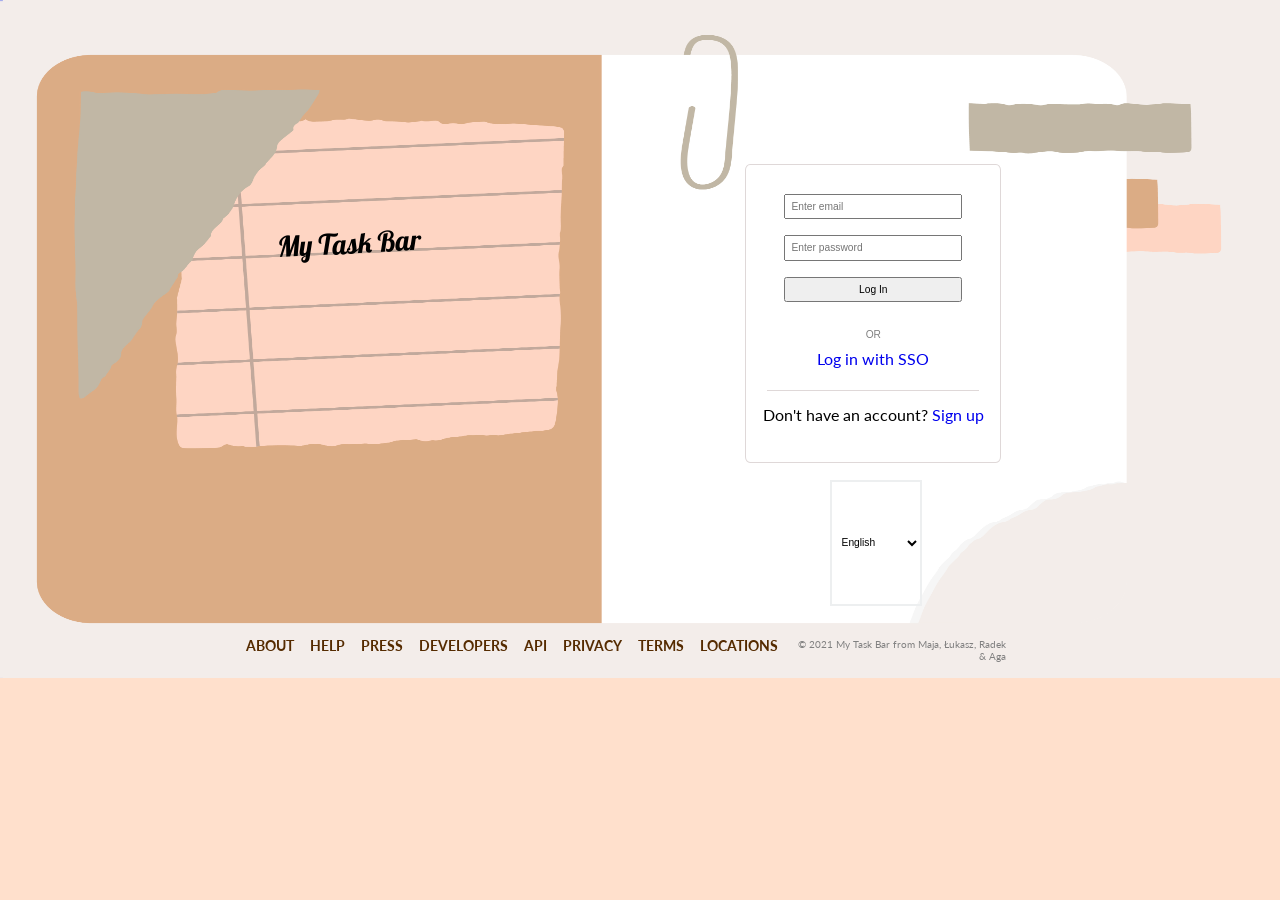
==== index.html @ 78d9e53d "media query13" ====
<!DOCTYPE html>
<html lang="en">
  <head>
    <meta charset="UTF-8" />
    <meta name="viewport" content="width=device-width, initial-scale=1.0" />
    <title>Document</title>
    <link rel="stylesheet" href="./mainNew.css" />

    <link
      href="https://fonts.googleapis.com/css2?family=Arimo&family=Pattaya&family=Ramabhadra&family=Roboto+Condensed:wght@300&family=Rochester&display=swap"
      rel="stylesheet"
    />

    <link rel="preconnect" href="https://fonts.gstatic.com" />
    <link
      href="https://fonts.googleapis.com/css2?family=Lato:wght@300&family=Lobster&display=swap"
      rel="stylesheet"
    />
  </head>
  <body class="grid-container box">
    <div class="app-name-mobile">My 5! Bar</div>
    <!-- <div class="main-img">  
      <img class="photo" src="./icons/brown/background1.png" />
    </div> -->
    <div class="app-name">My Task Bar</div>
   

    <div class="log-in-form">
      <div class="login-panel">
        <!-- <div class="log-in-title">Log in</div> -->

        <form action="#">
          <p>
            <label for="email"></label>
            <input
              type="email"
              placeholder="Enter email"
              name="email"
              class="input-design"
            />
          </p>
          <p>
            <label for="password"></label>
            <input
              type="password"
              placeholder="Enter password"
              name="password"
              class="input-design"
            />
          </p>
          <input
            type="submit"
            name="submit"
            value="Log In"
            class="login-button"
          />
        </form>
        <div class="flex-div">
          <!-- <div class="x"></div> -->
          <div class="x-or">OR</div>
          <a id="use-sso-button" data-analytics-link="loginWithSSOLink" href="#"
            >Log in with SSO</a
          >
          <div class="x"></div>
          <div class="sign-up">
            <p id="sign-up-option">
              Don't have an account?
              <a id="sign-up-option-2" href="link">Sign up</a>
            </p>
          </div>
        </div>
      </div>
      <select id="menu">
        <option class="option">English</option>
        <option class="option">Español</option>
        <option class="option">Polski</option>
        <option class="option">Ру́сский</option>
      </select>
    </div>

    <footer class="footer" id="container">
      <div class="footer-list">
        <nav class="footer-nav">
          <ul class="footer-ul">
            <li class="li-kzy1">ABOUT</li>
            <li class="li-kzy1">HELP</li>
            <li class="li-kzy1">PRESS</li>
            <li class="li-kzy3">DEVELOPERS</li>
            <li class="li-kzy1">API</li>
            <li class="li-kzy2">PRIVACY</li>
            <li class="li-kzy1">TERMS</li>
            <li class="li-kzy2">LOCATIONS</li>
            <!-- <li class="li-kzy3">LANGUAGE</li> -->
          </ul>
        </nav>
        <span class="authors">© 2021 My Task Bar from Maja, Łukasz, Radek & Aga</span>
       <span class="freepik"> <a href="http://www.freepik.com" class="freepik">Background photo designed by rawpixel.com / Freepik</a></span>
      </div>
    </footer>
  </body>
</html>
---- mainNew.css ----
* {
  box-sizing: border-box;
}

body {
  font-family: "Lato", sans-serif;
  color: black;
}

.box {
  background-image: url("./icons/brown/background1.png");
  
  background-color: #cccccc;
  background-repeat: no-repeat;
  background-size: 100vw 53vw;
  background-color: rgb(255, 224, 204);
}

.grid-container {
  display: grid;
  grid-template-columns: 1fr 1fr 1fr 1fr 1fr 1fr;
  grid-template-rows: (repeat(7, minmax(100vw, auto)));
}

.app-name {
  grid-column: 2/3;
  grid-row: 3/5;
}

.log-in-form {
  grid-column: 4/6;
  grid-row: 3/5;
}

.footer {
  grid-column: 1/8;
  grid-row: 1/8;
}

div.app-name-mobile {
  display: none;
}

div.app-name {
  font-family: "Lobster", cursive;
  font-size: 2.2vw;
  text-align: center;
  transform: rotate(-3deg);
  display: flex;
  padding-top: 104%;
  padding-left: 28%;
}
.login-panel {
  display: flex;
  flex-direction: column;
  padding-top: 3%;
  padding-bottom: 3%;
  margin: auto;
  margin-left: 25%;
  margin-top: 37%;
  justify-content: center;
  width: 20vw;
  border: 1px rgb(223, 216, 216);
  border-style: solid;
  background-color: white;
  text-align: center;
  border-radius: 1%;
  border-radius: 2%;
}

.log-in-title {
  font-weight: bold;
  padding-bottom: 4%;
  padding-top: 4%;
}

div.flex-div {
  display: flex;
  flex-direction: column;
  /* padding: 15px; */
  padding: 4%;
  justify-content: center;
}

.x .x-or {
  flex-direction: row;
  display: inline-block;
}

.x {
  border-color: rgb(223, 216, 216);
  background-color: rgb(223, 216, 216);
  height: 0.5px;
  width: auto;
  margin-top: 10px;
  margin-left: 11px;
  margin-right: 11px;
}

.x-or {
  color: grey;
  margin-top: 5px;
  padding-top: 5%;
  font-size: 14px;
  font-family: sans-serif;
}

#use-sso-button {
  text-decoration: none;
  padding-bottom: 4%;
  padding-top: 4%;
  padding-bottom: 5%;
}

input.input-design {
  width: 70%;
  height: 2vw;
  padding-left: 2%;
}

input.input-design,
input.login-button,
div.x-or {
  font-size: 0.8vw;
}
.login-button {
  width: 70%;
  height: 2vw;
}

p#sign-up-option {
  margin-top: 6%;
}

#sign-up-option-2 {
  text-decoration: none;
  padding-top: 2%;
}

select#menu {
  display: flex;
  margin-left: 45%;
  /* margin-top: 17px; */
  margin-top: 4%;
  width: 90px;
  width: 22%;
  height: 25%;
  /* font-size: 15px; */
  font-size: 0.8vw;
  background: none;
  border: 2px solid #edeff0;
  padding: 6px;
}

.footer {
  display: inline;
  /* justify-content: center; */
}

div.footer-list {
  display: flex;
  justify-content: space-between;
  margin-top: 10vw;
}

.footer-ul {
  display: flex;
  flex-direction: row;
  list-style: none;
  position: relative;
  margin-left: 3%;
  margin-right: 3%;
}

footer.footer {
  margin-left: 18%;
  margin-right: 15%
}

.li-kzy1,
.li-kzy2,
.li-kzy3 {
  width: auto;
  padding: 8px;
  font-size: 14px;
  font-family: "Lato", sans-serif;
  color: #552b00;
  font-weight: bold;
  text-align: -webkit-match-parent;
}

ul.footer-ul {
  margin: 0;
  padding: 0;
  font-weight: bold;
}

span.authors {
  display: flex;
  padding-top: 9px;
  text-align: right;
  margin-left: 1%;
  font-size: 0.8vw;
  font-family: "Lato", sans-serif;
  color: grey;
}

nav.footer-nav {
  font-weight: bold;
}

.freepik {
  text-decoration: none;
  display: flex;
  text-align: right;
  font-size: 12px;
  font-family: "Lato", sans-serif;
  color: grey;
  display: none;
}

#container{
  position: fixed;
  margin-top: 38.5%;;
  width: 60%;
}

/* MEDIA */
@media (min-width: 320px) and (max-width: 480px) {

  #container{
   margin-top: 130%;
   /* position: fixed; */
 }
 
 body {
   font-size: 3.5vw;
 }
 
 
 .box {
   background: url("./icons/brown/93977_mobile_V3x.jpg") no-repeat center center fixed;
   background-size: cover;
   /* background-size: 100% 100%; */
    display: flex;
   flex-direction: column;
   
 }
 div.app-name {
   display: none;
 }
 div.app-name-mobile {
   display: flex;
   font-family: "Lobster", cursive;
   justify-content: center;
   text-align: center;
   font-size: 30px;
   padding-bottom: 0px;
   padding-top: 3%;;
 }
 
 div.login-panel {
   width: 60%;
   /* height: 100%; */
   margin-left: 17%;
   margin-top: 30%;
   padding-top: 1%;
 }
 
 #use-sso-button {
 padding-top: 1%;
}

 p#sign-up-option, p#sign-up-option-2 {
   margin-bottom: 0;
   padding: 0;
 }



 select#menu {
 display: none;
 }
 
 div.footer-list {
   display: flex;
   justify-content: center;
   flex-direction: column;
   flex-flow: wrap;
   /* margin-top: 140px; */

   margin-right: 5%;
 }

 nav.footer-nav {
   margin-right: 30%;
   margin-left: 30%;
 }
 
 input.input-design, input.login-button {
   width: 72%;
   height: 6vw;
   /* padding-left: 2%; */
   font-size: 3.2vw;
 }
 
 span.authors {
    font-size: 2.5vw;
   padding: 1px;

  
 }
 
 .li-kzy1,
 .li-kzy2,
 .li-kzy3 {
   font-size: 2vw;
 }
 
  
 div.x-or {
   font-size: 3vw;
   padding: 0
  
 }
 
  }
 



/* 
320px — 480px: Mobile devices.
481px — 768px: iPads, Tablets.
769px — 1024px: Small screens, laptops.
1025px — 1200px: Desktops, large screens.
1201px and more — Extra large screens, TV. */
/*
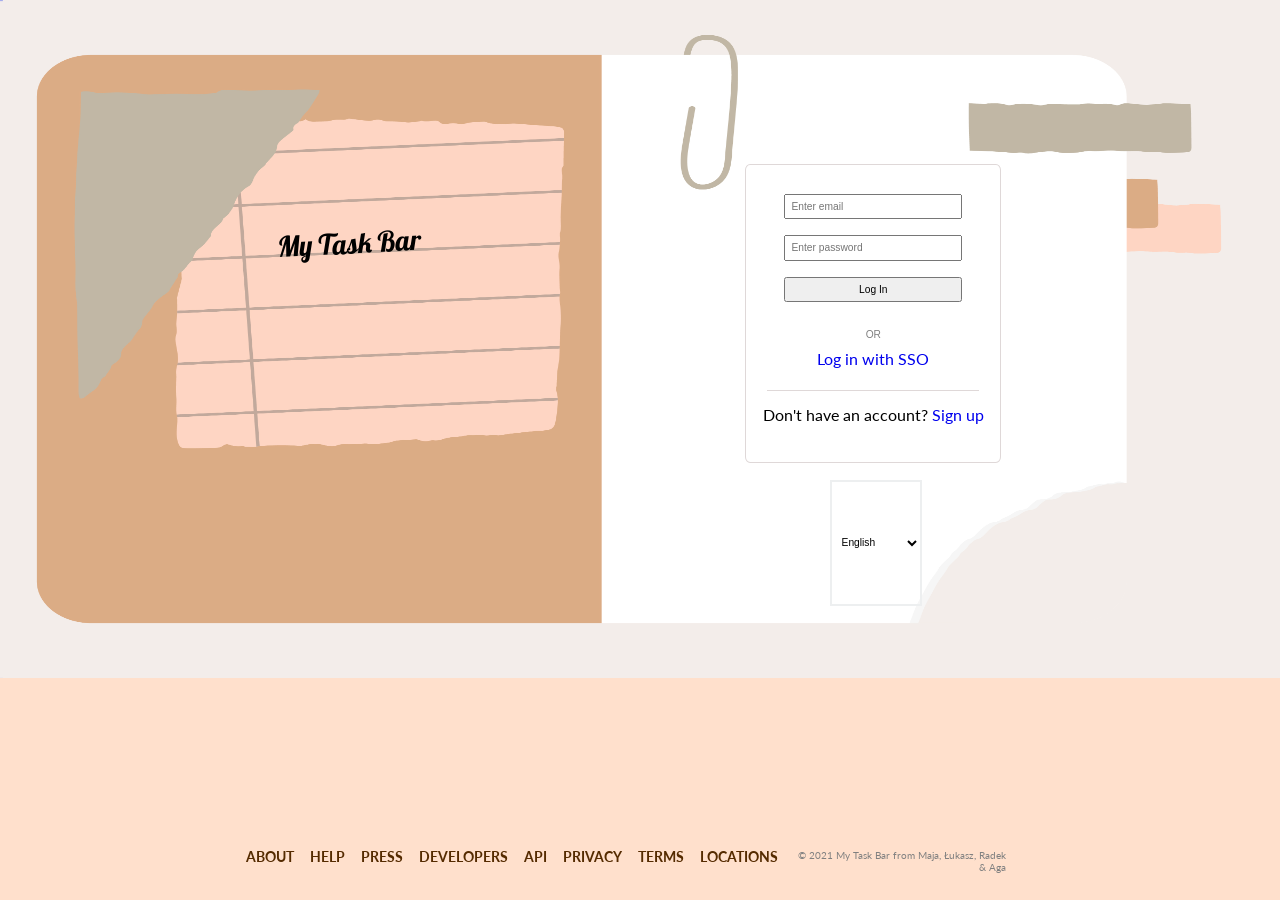
==== commit f0d589bc: "media query13" ====
--- a/index.html
+++ b/index.html
@@ -18,7 +18,7 @@
     />
   </head>
   <body class="grid-container box">
-    <div class="app-name-mobile">My 5! Bar</div>
+    <div class="app-name-mobile">My 6! Bar</div>
     <!-- <div class="main-img">  
       <img class="photo" src="./icons/brown/background1.png" />
     </div> -->
--- a/mainNew.css
+++ b/mainNew.css
@@ -221,7 +221,8 @@
 
 #container{
   position: fixed;
-  margin-top: 38.5%;;
+  /* margin-top: 38.5%;; */
+  bottom: 3%;
   width: 60%;
 }
 
@@ -230,7 +231,7 @@
 
   #container{
    margin-top: 130%;
-   /* position: fixed; */
+   position: fixed;
  }
  
  body {
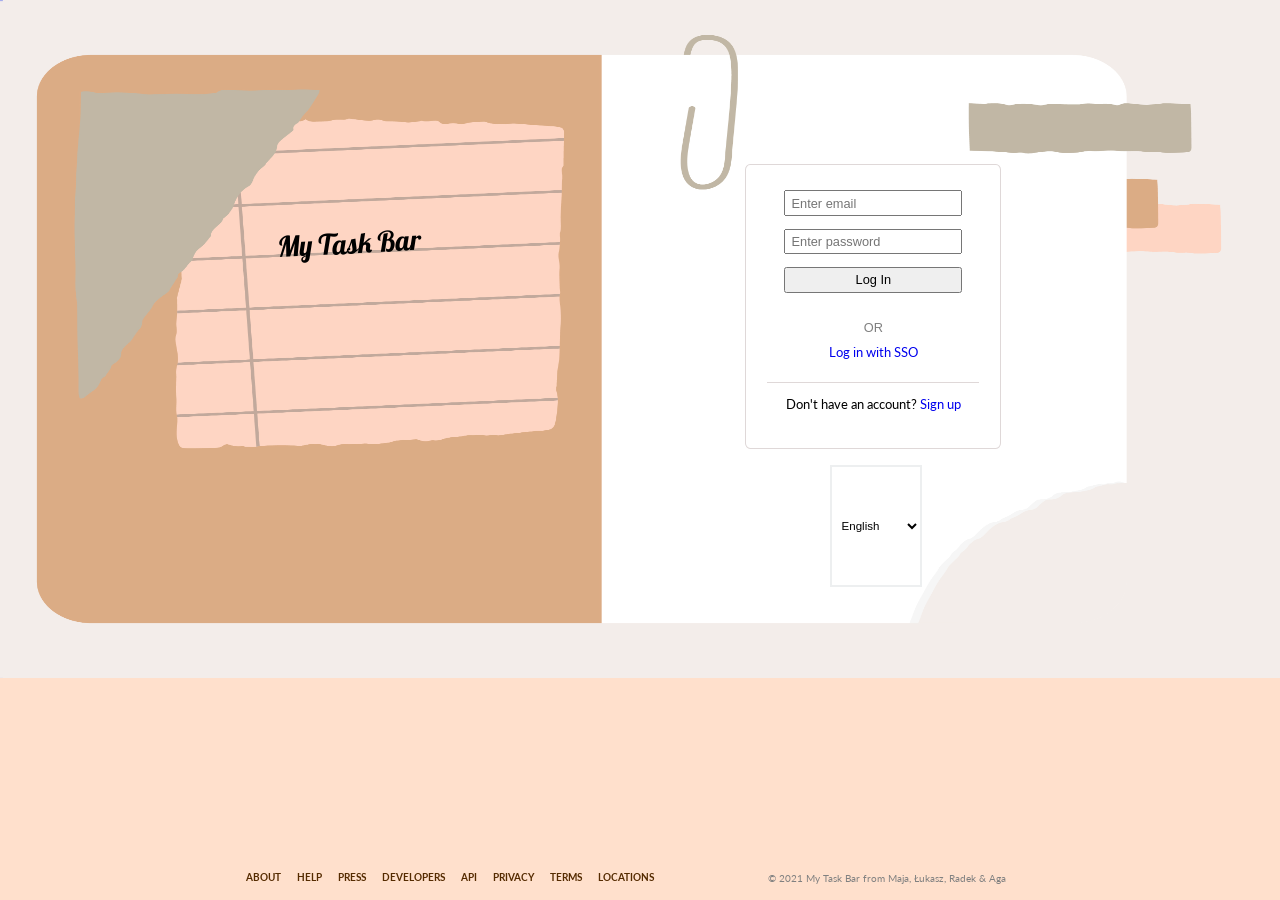
==== commit 956e2253: "media query13" ====
--- a/index.html
+++ b/index.html
@@ -18,7 +18,7 @@
     />
   </head>
   <body class="grid-container box">
-    <div class="app-name-mobile">My 6! Bar</div>
+    <div class="app-name-mobile">My 8! Bar</div>
     <!-- <div class="main-img">  
       <img class="photo" src="./icons/brown/background1.png" />
     </div> -->
--- a/mainNew.css
+++ b/mainNew.css
@@ -5,6 +5,7 @@
 body {
   font-family: "Lato", sans-serif;
   color: black;
+  font-size: 1vw;px;
 }
 
 .box {
@@ -121,7 +122,7 @@
 input.input-design,
 input.login-button,
 div.x-or {
-  font-size: 0.8vw;
+  font-size: 1vw;
 }
 .login-button {
   width: 70%;
@@ -146,7 +147,7 @@
   width: 22%;
   height: 25%;
   /* font-size: 15px; */
-  font-size: 0.8vw;
+  font-size: 0.9vw;
   background: none;
   border: 2px solid #edeff0;
   padding: 6px;
@@ -182,7 +183,7 @@
 .li-kzy3 {
   width: auto;
   padding: 8px;
-  font-size: 14px;
+  font-size: 0.8vw;
   font-family: "Lato", sans-serif;
   color: #552b00;
   font-weight: bold;
@@ -222,7 +223,7 @@
 #container{
   position: fixed;
   /* margin-top: 38.5%;; */
-  bottom: 3%;
+  bottom: 1%;
   width: 60%;
 }
 
@@ -241,8 +242,9 @@
  
  .box {
    background: url("./icons/brown/93977_mobile_V3x.jpg") no-repeat center center fixed;
-   background-size: cover;
-   /* background-size: 100% 100%; */
+   /* background-size: cover; */
+   background-size: 100% 100%;
+
     display: flex;
    flex-direction: column;
    
@@ -264,8 +266,8 @@
    width: 60%;
    /* height: 100%; */
    margin-left: 17%;
-   margin-top: 30%;
-   padding-top: 1%;
+   margin-top: 33%;
+      padding-top: 1%;
  }
  
  #use-sso-button {
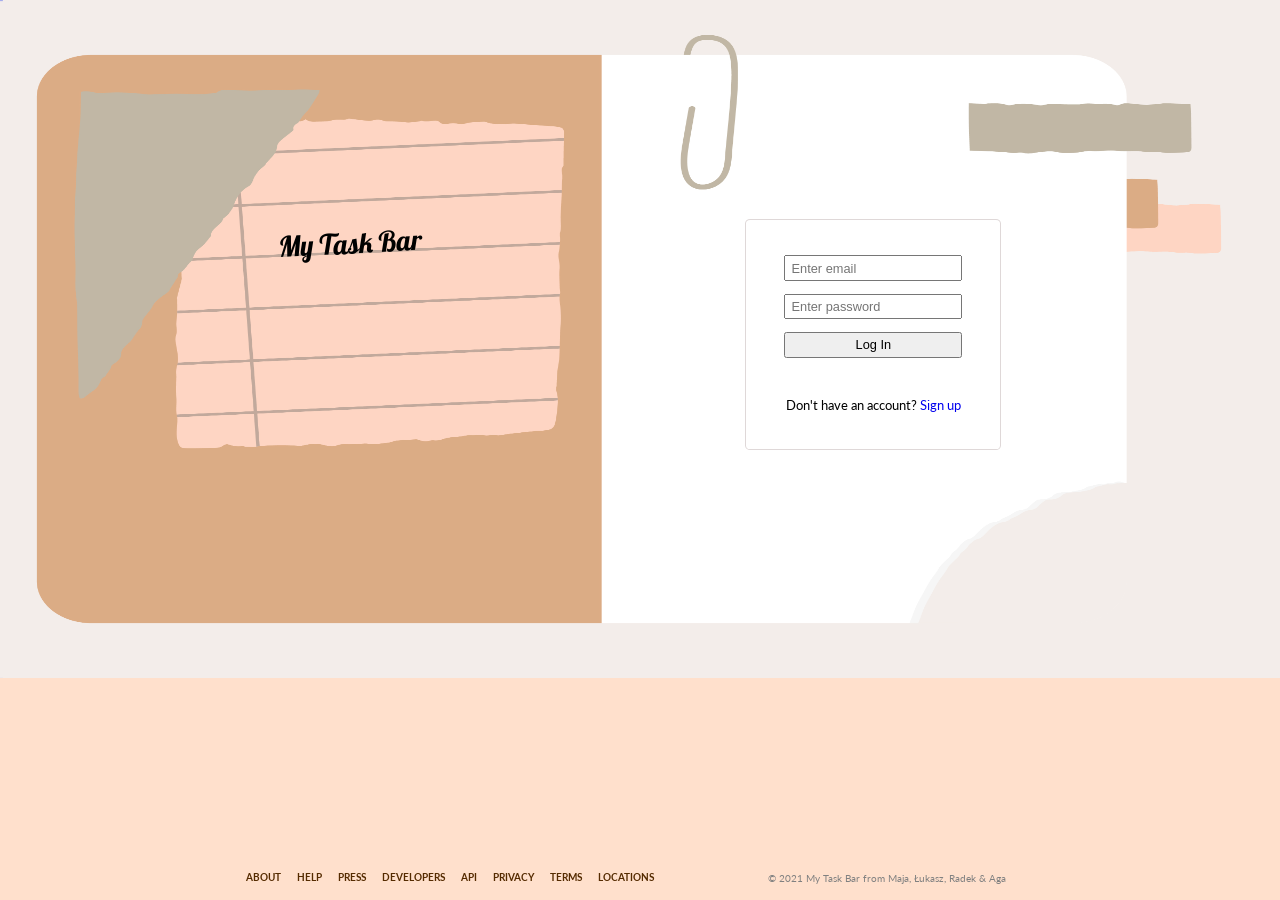
==== commit bbb55dbd: "x" ====
--- a/index.html
+++ b/index.html
@@ -18,7 +18,7 @@
     />
   </head>
   <body class="grid-container box">
-    <div class="app-name-mobile">My 8! Bar</div>
+    <div class="app-name-mobile">My Task Bar</div>
     <!-- <div class="main-img">  
       <img class="photo" src="./icons/brown/background1.png" />
     </div> -->
@@ -57,11 +57,11 @@
         </form>
         <div class="flex-div">
           <!-- <div class="x"></div> -->
-          <div class="x-or">OR</div>
+          <!-- <div class="x-or">OR</div>
           <a id="use-sso-button" data-analytics-link="loginWithSSOLink" href="#"
             >Log in with SSO</a
           >
-          <div class="x"></div>
+          <div class="x"></div> -->
           <div class="sign-up">
             <p id="sign-up-option">
               Don't have an account?
@@ -70,12 +70,12 @@
           </div>
         </div>
       </div>
-      <select id="menu">
+      <!-- <select id="menu">
         <option class="option">English</option>
         <option class="option">Español</option>
         <option class="option">Polski</option>
         <option class="option">Ру́сский</option>
-      </select>
+      </select> -->
     </div>
 
     <footer class="footer" id="container">
@@ -89,7 +89,7 @@
             <li class="li-kzy1">API</li>
             <li class="li-kzy2">PRIVACY</li>
             <li class="li-kzy1">TERMS</li>
-            <li class="li-kzy2">LOCATIONS</li>
+            <li class="li-kzy2 locations">LOCATIONS</li>
             <!-- <li class="li-kzy3">LANGUAGE</li> -->
           </ul>
         </nav>
--- a/mainNew.css
+++ b/mainNew.css
@@ -5,7 +5,7 @@
 body {
   font-family: "Lato", sans-serif;
   color: black;
-  font-size: 1vw;px;
+  font-size: 1vw;
 }
 
 .box {
@@ -58,7 +58,7 @@
   padding-bottom: 3%;
   margin: auto;
   margin-left: 25%;
-  margin-top: 37%;
+  margin-top: 50%;
   justify-content: center;
   width: 20vw;
   border: 1px rgb(223, 216, 216);
@@ -74,6 +74,11 @@
   padding-bottom: 4%;
   padding-top: 4%;
 }
+ form {
+   margin-top: 4%;
+   margin-bottom: 6%;
+
+ }
 
 div.flex-div {
   display: flex;
@@ -257,17 +262,18 @@
    font-family: "Lobster", cursive;
    justify-content: center;
    text-align: center;
-   font-size: 30px;
-   padding-bottom: 0px;
-   padding-top: 3%;;
+   font-size: 25px;
+   padding-bottom: 0;
+   padding-top: 2%;
  }
  
  div.login-panel {
-   width: 60%;
+   width: 58%;
    /* height: 100%; */
-   margin-left: 17%;
-   margin-top: 33%;
-      padding-top: 1%;
+   margin-left: 16%;
+   margin-top: 37%;
+      padding-top: 4%;
+      padding-bottom: 2%;
  }
  
  #use-sso-button {
@@ -301,15 +307,20 @@
  }
  
  input.input-design, input.login-button {
-   width: 72%;
-   height: 6vw;
+   width: 79%;
+   height: 6.5vw;
    /* padding-left: 2%; */
    font-size: 3.2vw;
  }
  
+ .locations {
+   display: none;
+ }
+
  span.authors {
     font-size: 2.5vw;
    padding: 1px;
+   width: 100%;
 
   
  }
@@ -317,7 +328,7 @@
  .li-kzy1,
  .li-kzy2,
  .li-kzy3 {
-   font-size: 2vw;
+   font-size: 2.8vw;
  }
  
   
